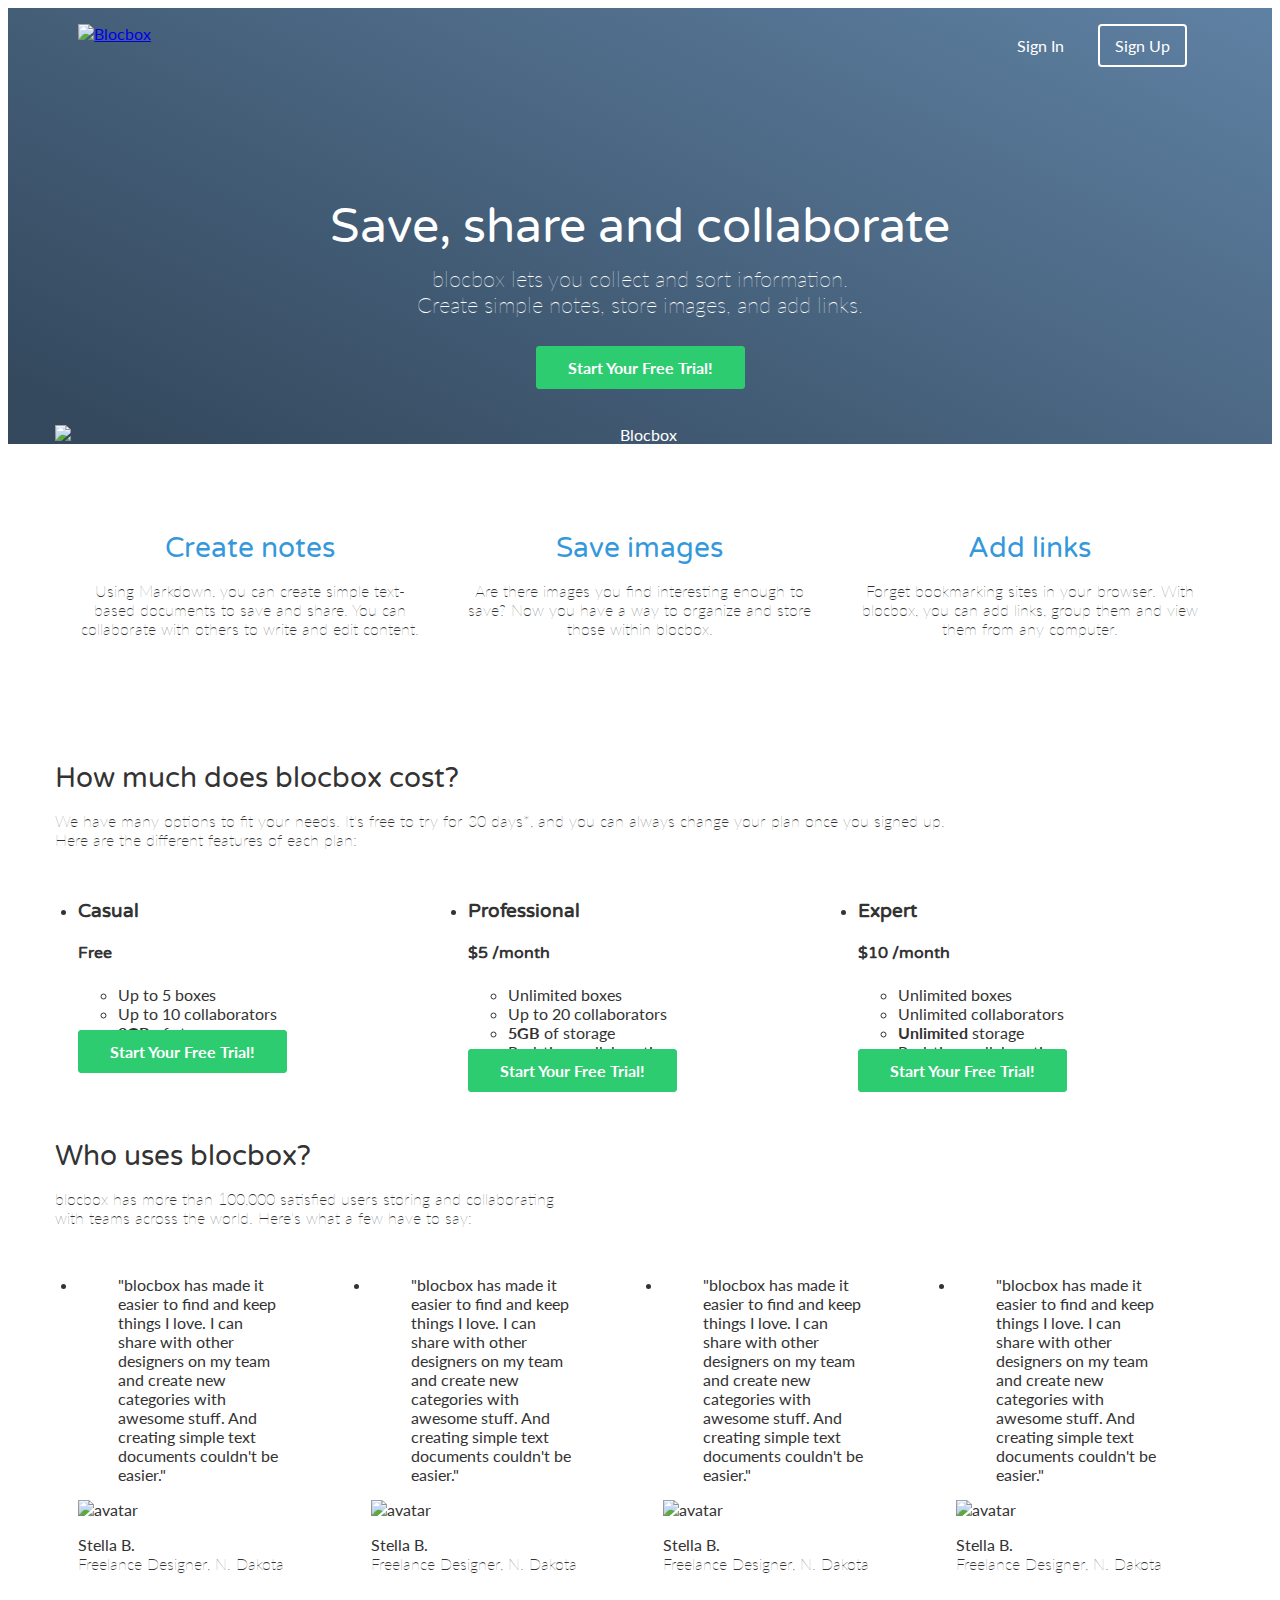
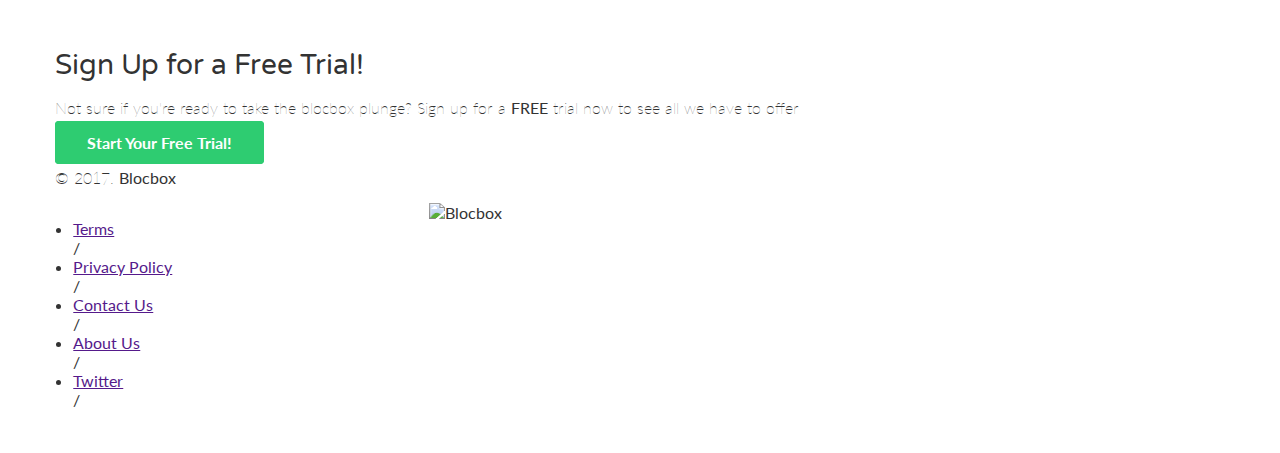
==== index.html @ 5faaa23f "updating after mentor meeting" ====
<!DOCTYPE html>
<html lang="en-us">
  <head>
    <meta http-equiv="X-UA-Compatible" content="IE-Edge">
    <meta name="viewport" content="width=device-width, initial-scale=1">
    <meta charset="utf-8">
    <title>Save, share and collaborate | Blocbox</title>

    <!-- Google Fonts -->
  <link href='http://fonts.googleapis.com/css?family=Lato:300,400,700,300italic,400italic,700italic|Varela+Round' rel='stylesheet' type='text/css'>

 <!-- CSS -->
 <link rel="stylesheet" href="css/normalize.css">
 <link rel="stylesheet" href="css/style.css">
 <link rel="stylesheet" href="css/font-awesome.css">
 <link rel="stylesheet" href="css/animate.css">
  </head>

  <body>

    <header>
      <nav class="container">
        <div class="one-half">
          <a href="index.html" class="site-logo"><img src="images/site-logo.png" alt="Blocbox"></a>
        </div>
        <div class="one-half">
          <ul>
            <li><a href="signin.html">Sign In</a></li>
            <li class="btn-outline"><a href="signup.html">Sign Up</a></li></ul>
        </div>
      </nav>
      <div class="container hero">
        <h1 class="animated fadeIn">Save, share and collaborate</h1>
        <p>blocbox lets you collect and sort information.<br/>Create simple notes, store images, and add links.</p>
        <a href="signup.html" class="btn">Start Your Free Trial!</a>
        <img src="images/dashboard.png" alt="Blocbox" />
      </div>
    </header>

    <main role="main">
      <!-- Benefits -->
      <section class="benefits">
        <ul class="container">
          <li class="one-third">
            <i class="fa fa-file-o"></i>
            <h2>Create notes</h2>
            <p>Using Markdown, you can create simple text-based documents to save and share. You can collaborate with others to write and edit content.</p>
          </li>
          <li class="one-third">
            <i class="fa fa-picture-o"></i>
            <h2>Save images</h2>
            <p>Are there images you find interesting enough to save? Now you have a way to organize and store those within blocbox.</p>
          </li>
          <li class="one-third">
            <i class="fa fa-link"></i>
            <h2>Add links</h2>
            <p>Forget bookmarking sites in your browser. With blocbox, you can add links, group them and view them from any computer.</p>
          </li>
        </ul>
      </section>

      <!-- Pricing -->
      <section class="pricing">
        <div class="container">
          <h2>How much does blocbox cost?</h2>
          <p>We have many options to fit your needs. It's free to try for 30 days*, and you can always change your plan once you signed up. <br/>Here are the different features of each plan:</p>
        </div>
        <ul class="container">
          <li class="one-third">
            <div class="box">
              <h3>Casual</h3>
              <h4>Free</h4>
              <ul>
                <li>Up to 5 boxes</li>
                <li>Up to 10 collaborators</li>
                <li><strong>2GB</strong> of storage</li>
              </ul>
              <a href="signup.html" class="btn">Start Your Free Trial!</a>
            </div>
          </li>
          <li class="one-third">
            <div class="box middle">
              <h3>Professional</h3>
              <h4><span>$</span>5 </span class="month">/month</span></h4>
              <ul>
                <li>Unlimited boxes</li>
                <li>Up to 20 collaborators</li>
                <li><strong>5GB</strong> of storage</li>
                <li>Real-time collaboration</li>
              </ul>
              <a href="signup.html" class="btn">Start Your Free Trial!</a>
            </div>
          </li>
          <li class="one-third">
            <div class="box">
              <h3>Expert</h3>
              <h4><span>$</span>10 <span class="month">/month</span></h4>
              <ul>
                <li>Unlimited boxes</li>
                <li>Unlimited collaborators</li>
                <li><strong>Unlimited</strong> storage</li>
                <li>Real-time collaboration</li>
              </ul>
              <a href="signup.html" class="btn">Start Your Free Trial!</a>
            </div>
          </li>
        </ul>
      </section>

      <!-- Testimonials -->
      <section class="testimonials">
        <div class="container">
          <h2>Who uses blocbox?</h2>
          <p>blocbox has more than 100,000 satisfied users storing and collaborating<br/> with teams across the world. Here's what a few have to say:</p>
        </div>
        <ul class="container">
          <li class="one-fourth">
            <blockquote>"blocbox has made it easier to find and keep things I love. I can share with other designers on my team and create new categories with awesome stuff. And creating simple text documents couldn't be easier."</blockquote>
            <img src="https://s3.amazonaws.com/uifaces/faces/twitter/jsa/128.jpg" alt="avatar">
            <p class="name"><strong>Stella B.</strong><br/>Freelance Designer, N. Dakota</p>
          </li>
          <li class="one-fourth">
            <blockquote>"blocbox has made it easier to find and keep things I love. I can share with other designers on my team and create new categories with awesome stuff. And creating simple text documents couldn't be easier."</blockquote>
            <img src="https://s3.amazonaws.com/uifaces/faces/twitter/jsa/128.jpg" alt="avatar">
            <p class="name"><strong>Stella B.</strong><br/>Freelance Designer, N. Dakota</p>
          </li>
          <li class="one-fourth">
            <blockquote>"blocbox has made it easier to find and keep things I love. I can share with other designers on my team and create new categories with awesome stuff. And creating simple text documents couldn't be easier."</blockquote>
            <img src="https://s3.amazonaws.com/uifaces/faces/twitter/jsa/128.jpg" alt="avatar">
            <p class="name"><strong>Stella B.</strong><br/>Freelance Designer, N. Dakota</p>
          </li>
          <li class="one-fourth">
            <blockquote>"blocbox has made it easier to find and keep things I love. I can share with other designers on my team and create new categories with awesome stuff. And creating simple text documents couldn't be easier."</blockquote>
            <img src="https://s3.amazonaws.com/uifaces/faces/twitter/jsa/128.jpg" alt="avatar">
            <p class="name"><strong>Stella B.</strong><br/>Freelance Designer, N. Dakota</p>
          </li>
        </ul>
      </section>

      <!-- Sign Up Call-to-Action -->

      <section class="Sign Up Call-to-Action">
        <div class="container">
          <h2>Sign Up for a Free Trial!</h2>
          <p>Not sure if you're ready to take the blocbox plunge? Sign up for a <strong>FREE</strong> trial now to see all we have to offer</p>
          <a href="signup.html" class="btn">Start Your Free Trial!</a>
        </div>
      </section>
    </main>

      <!-- Footer -->
      <footer>
        <div class="container footer-nav-bloc">
          <p class="copyright-block">&copy; 2017. <strong>Blocbox</strong></p>
        </div>
        <nav class="link-block middle-footer-block one-third">
          <ul>
            <li><a href="">Terms</a></li> /
            <li><a href="">Privacy Policy</a></li> /
            <li><a href="">Contact Us</a></li> /
            <li><a href="">About Us</a></li> /
            <li><a href="">Twitter</a></li> /
          </ul>
        </nav>
        <div class="right-footer-block on-third">
          <img class="logo" src="images/site-logo.png" alt="Blocbox" />
        </div>
      </footer>


  </body>

</html>
---- css/style.css ----
html, body {
  overflow-x:hidden;
}
body {
  font-family: "lato", Helvetica, arial, sans-serif;
  color:#333333;
}
h1, h2, h3, h4, h5, h6 {
  font-family: "Varela Round", Helvetica, Arial, sans-serif;
}
h2 {
  font-size: 28px;
  font-weight: normal;
  margin-bottom: 5px;
}
p {
  font-size: 16px;
  line-height: 19px;
  font-weight: 100;
}

/* GRID */
.container {
  margin-right: auto;
  margin-left: auto;
  padding-left: 15px;
  padding-right: 15px;
  position: relative;
}
.container:before,
.container:after {
  content: " ";
  display: table;
}
.container:after {
  clear: both;
}
.one-half, .one-third, .one-fourth {
  width: 96%;
  float: left;
  position: relative;
  min-height: 1px;
  margin:0 2% 20px;
}

@media (max-width: 400px) {
  .container {
    width: 90%;
  }
  .site-logo img {
    width: 80%;
  }
  .hero img {
    width: 90%;
  }
  .one-half{
    width:46%;
  }
  }
}
@media (min-width: 768px) {
  .container {
    width: 750px;
  }
}
@media (min-width: 992px) {
.container{
  width: 978px;
}
.one-half{
  width:46%;
}
.one-third{
  width:29.333333%;
}
.one-fourth{
  width:21%;
}
}
@media (min-width: 1200px) {
  .container {
    width:1170px;
  }
}

/* HEADER */
header {
   color:#FFFFFF;
   background: #34495E;
   background-image: linear-gradient(206deg, #5F81A3 0%, #34495E 94%);
 }
 header nav {
   padding:1em 0;
 }
 header nav ul {
   display:inline;
   text-align: right;
   float:right;
   margin:0;
 }
 header nav ul > li {
   list-style-type: none;
   display: inline-block;
   margin:0 15px;
 }
 header nav ul > li.btn-outline {
   padding:10px 15px;
   border:2px solid #FFFFFF;
   border-radius: 4px;
 }
 header nav ul > li.btn-outline:hover {
   background:#FFFFFF;
 }
 header nav ul > li > a {
   color:#FFFFFF;
   text-decoration: none;
 }
 header nav ul > li.btn-outline:hover > a {
   color:#34495E;
 }
 header .hero {
   text-align: center;
   display:block;
   position: relative;
 }
 header .hero h1 {
   font-size:48px;
   font-weight: normal;
   margin:95px 0 0;
 }
 header .hero p {
   font-size: 22px;
   line-height: 26px;
   font-weight: 100;
   margin:10px 0 40px;
 }
 header .hero img {
   display: block;
   margin:3em auto 0;
 }
 /* BUTTONS */
 .btn {
   border-radius: 4px;
   color: #FFFFFF;
   font-weight: 700;
   text-decoration: none;
   padding:10px 30px;
   background: #2ECC71;
   border:2px solid #2ECC71;
   box-shadow: 0px 2px 0px 0px #22894#;
 }

 /* BENEFITS */
 .benefits {
   text-align: center;
   display: block;
   position: relative;
 }
 .benefits ul {
   margin: 0 auto;
   padding:4em 0;
 }
 .benefits ul li {
   list-style-type: none;
   display: inline-block;
 }
 .benefits i {
   color:#3498DB;
   font-size:60px;
   margin:0;
   vertical-align: middle;
 }
 .benefits h2 {
   color:#3498DB;
 }

 /* BENEFITS */
.benefits {
  text-align: center;
  display:block;
  position:relative;
}
.benefits ul {
  margin: 0 auto;
  padding:4em 0;
}
.benefits ul li {
  list-style-type: none;
  display: inline-block;
}
.benefits i {
  color:#3498DB;
  font-size:60px;
  margin:0;
  vertical-align: middle;
}
.benefits h2 {
  color:#3498DB;
}
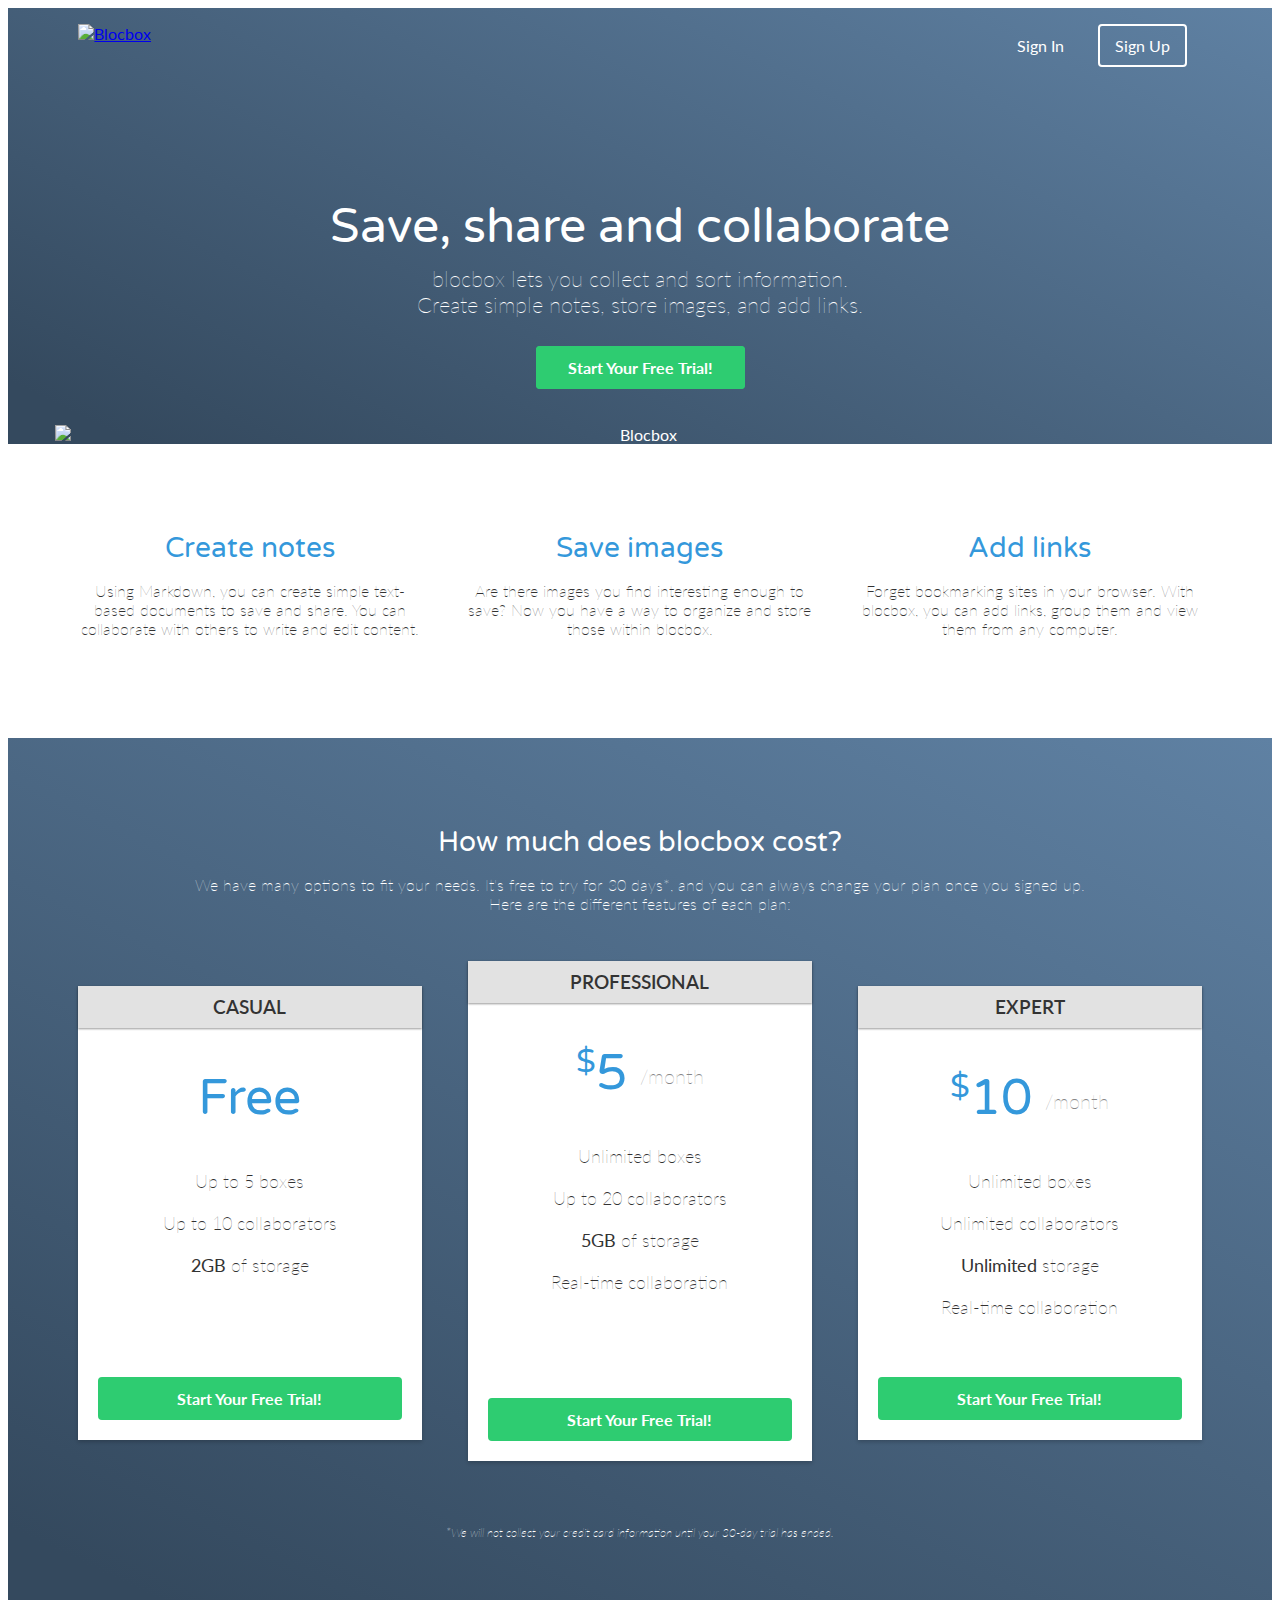
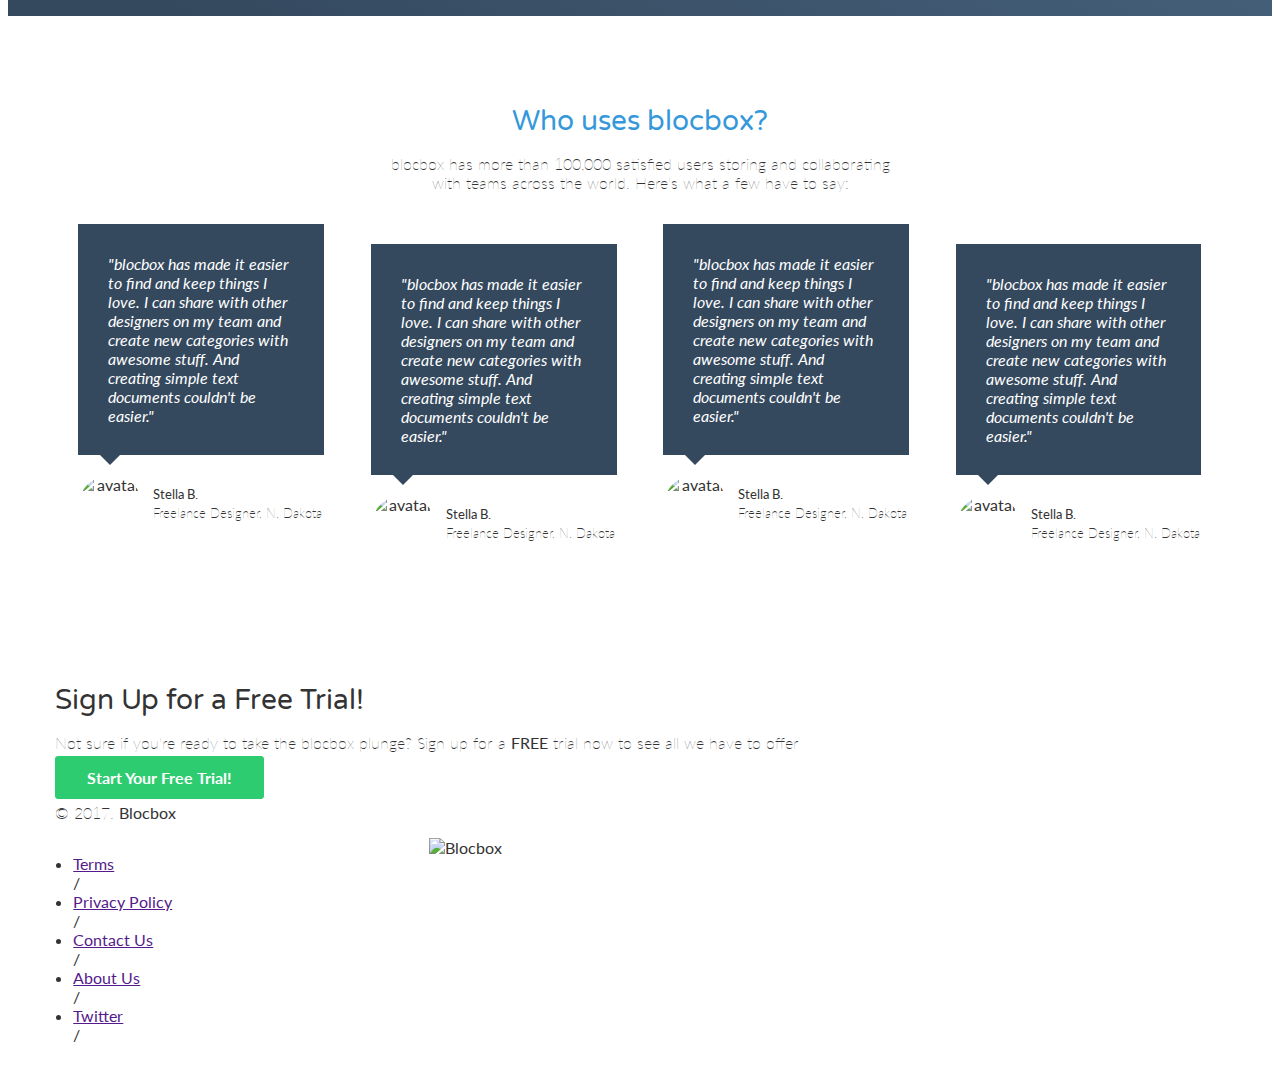
==== commit 9db18c35: "Homepage styling completed" ====
--- a/index.html
+++ b/index.html
@@ -81,7 +81,8 @@
           <li class="one-third">
             <div class="box middle">
               <h3>Professional</h3>
-              <h4><span>$</span>5 </span class="month">/month</span></h4>
+              <h4><span>$</span>5
+              <span class="month">/month</span></h4>
               <ul>
                 <li>Unlimited boxes</li>
                 <li>Up to 20 collaborators</li>
@@ -105,6 +106,9 @@
             </div>
           </li>
         </ul>
+        <div class="container">
+   <p class="small">*We will not collect your credit card information until your 30-day trial has ended.</p>
+ </div>
       </section>
 
       <!-- Testimonials -->
@@ -119,7 +123,7 @@
             <img src="https://s3.amazonaws.com/uifaces/faces/twitter/jsa/128.jpg" alt="avatar">
             <p class="name"><strong>Stella B.</strong><br/>Freelance Designer, N. Dakota</p>
           </li>
-          <li class="one-fourth">
+          <li class="stagger one-fourth">
             <blockquote>"blocbox has made it easier to find and keep things I love. I can share with other designers on my team and create new categories with awesome stuff. And creating simple text documents couldn't be easier."</blockquote>
             <img src="https://s3.amazonaws.com/uifaces/faces/twitter/jsa/128.jpg" alt="avatar">
             <p class="name"><strong>Stella B.</strong><br/>Freelance Designer, N. Dakota</p>
@@ -129,7 +133,7 @@
             <img src="https://s3.amazonaws.com/uifaces/faces/twitter/jsa/128.jpg" alt="avatar">
             <p class="name"><strong>Stella B.</strong><br/>Freelance Designer, N. Dakota</p>
           </li>
-          <li class="one-fourth">
+          <li class="stagger one-fourth">
             <blockquote>"blocbox has made it easier to find and keep things I love. I can share with other designers on my team and create new categories with awesome stuff. And creating simple text documents couldn't be easier."</blockquote>
             <img src="https://s3.amazonaws.com/uifaces/faces/twitter/jsa/128.jpg" alt="avatar">
             <p class="name"><strong>Stella B.</strong><br/>Freelance Designer, N. Dakota</p>
--- a/css/style.css
+++ b/css/style.css
@@ -43,7 +43,7 @@
   margin:0 2% 20px;
 }
 
-@media (max-width: 400px) {
+@media (max-width: 430px) {
   .container {
     width: 90%;
   }
@@ -174,26 +174,137 @@
    color:#3498DB;
  }
 
- /* BENEFITS */
-.benefits {
-  text-align: center;
-  display:block;
-  position:relative;
-}
-.benefits ul {
-  margin: 0 auto;
-  padding:4em 0;
-}
-.benefits ul li {
-  list-style-type: none;
-  display: inline-block;
-}
-.benefits i {
-  color:#3498DB;
-  font-size:60px;
-  margin:0;
-  vertical-align: middle;
-}
-.benefits h2 {
-  color:#3498DB;
-}
+ /* PRICING */
+ .pricing {
+   background: #34495E url("../images/background.png") top center no-repeat;
+   background: url("../images/background.png") top center no-repeat, linear-gradient(206deg, #5F81A3 0%, #34495E 94%);
+   background-size: cover;
+   text-align: center;
+   padding:4em 0;
+ }
+ .pricing h2, .pricing p {
+   color: #FFFFFF;
+ }
+ .pricing ul {
+   margin:0 auto;
+   padding:2em 0;
+ }
+ .pricing ul li {
+   list-style-type: none;
+ }
+ }
+ .one-third{
+   background: #FFFFFF;
+ }
+.box {
+   padding:0 15px 15px;
+   background: #FFFFFF;
+   box-shadow: 0px 2px 4px 0px rgba(0,0,0,0.20);
+   min-height: 439px;
+   position: relative;
+   margin-top: 25px;
+ }
+ .box.middle {
+   min-height: 485px;
+   margin-top:0px;
+ }
+ .box h3 {
+   font-family: "Lato", Helvetica, Arial, sans-serif;
+   font-weight: 600;
+   text-transform: uppercase;
+   background: #E2E2E2;
+   box-shadow: 0px 1px 2px 0px rgba(0,0,0,0.40);
+   left:0;
+   right:0;
+   top:0;
+   text-align: center;
+   margin:0 -15px 40px;
+   padding:10px 0;
+ }
+ .box h4 {
+   font-size:50px;
+   font-weight: normal;
+   margin:40px 0 10px;
+   color:#3498DB;
+ }
+ .box h4 span {
+   font-size:32px;
+   vertical-align: top;
+ }
+ .box h4 span.month {
+   font-family: "Lato", Helvetica, Arial, sans-serif;
+   font-weight: 100;
+   color:#888888;
+   font-size:20px;
+   vertical-align: middle;
+ }
+ .box ul li {
+   font-size:18px;
+   margin-bottom:20px;
+   font-weight: 100;
+ }
+ .box .btn {
+   position:absolute;
+   bottom:20px;
+   left:20px;
+   right:20px;
+ }
+ .small {
+   font-size: 12px;
+   color: #FEFEFE;
+   line-height: 15px;
+   font-style:italic;
+ }
+
+ /* TESTIMONIALS */
+ .testimonials {
+   padding:4em 0;
+   text-align: center;
+ }
+ .testimonials h2 {
+   color:#3498DB;
+ }
+ .testimonials ul li {
+   list-style-type: none;
+ }
+ .testimonials blockquote {
+   color:#FFFFFF;
+   text-align: left;
+   font-style: italic;
+   background:#34495E;
+   position: relative;
+   padding:30px;
+   width:auto;
+   margin:0;
+ }
+ .testimonials blockquote:after {
+   top: 100%;
+   left: 13%;
+   border: solid transparent;
+   content: " ";
+   height: 0;
+   width: 0;
+   position: absolute;
+   pointer-events: none;
+   border-top-color: #34495E;
+   border-width: 10px;
+   margin-left: -10px;
+ }
+ .testimonials img {
+   height: 65px;
+   width: 65px;
+   border-radius:50%;
+   float: left;
+   display: inline-block;
+   margin:20px 10px 0 0;
+ }
+ .testimonials p.name {
+   float: left;
+   display: inline-block;
+   text-align: left;
+   font-size:13px;
+   margin-top: 30px;
+ }
+ .stagger {
+   padding-top: 20px;
+ }
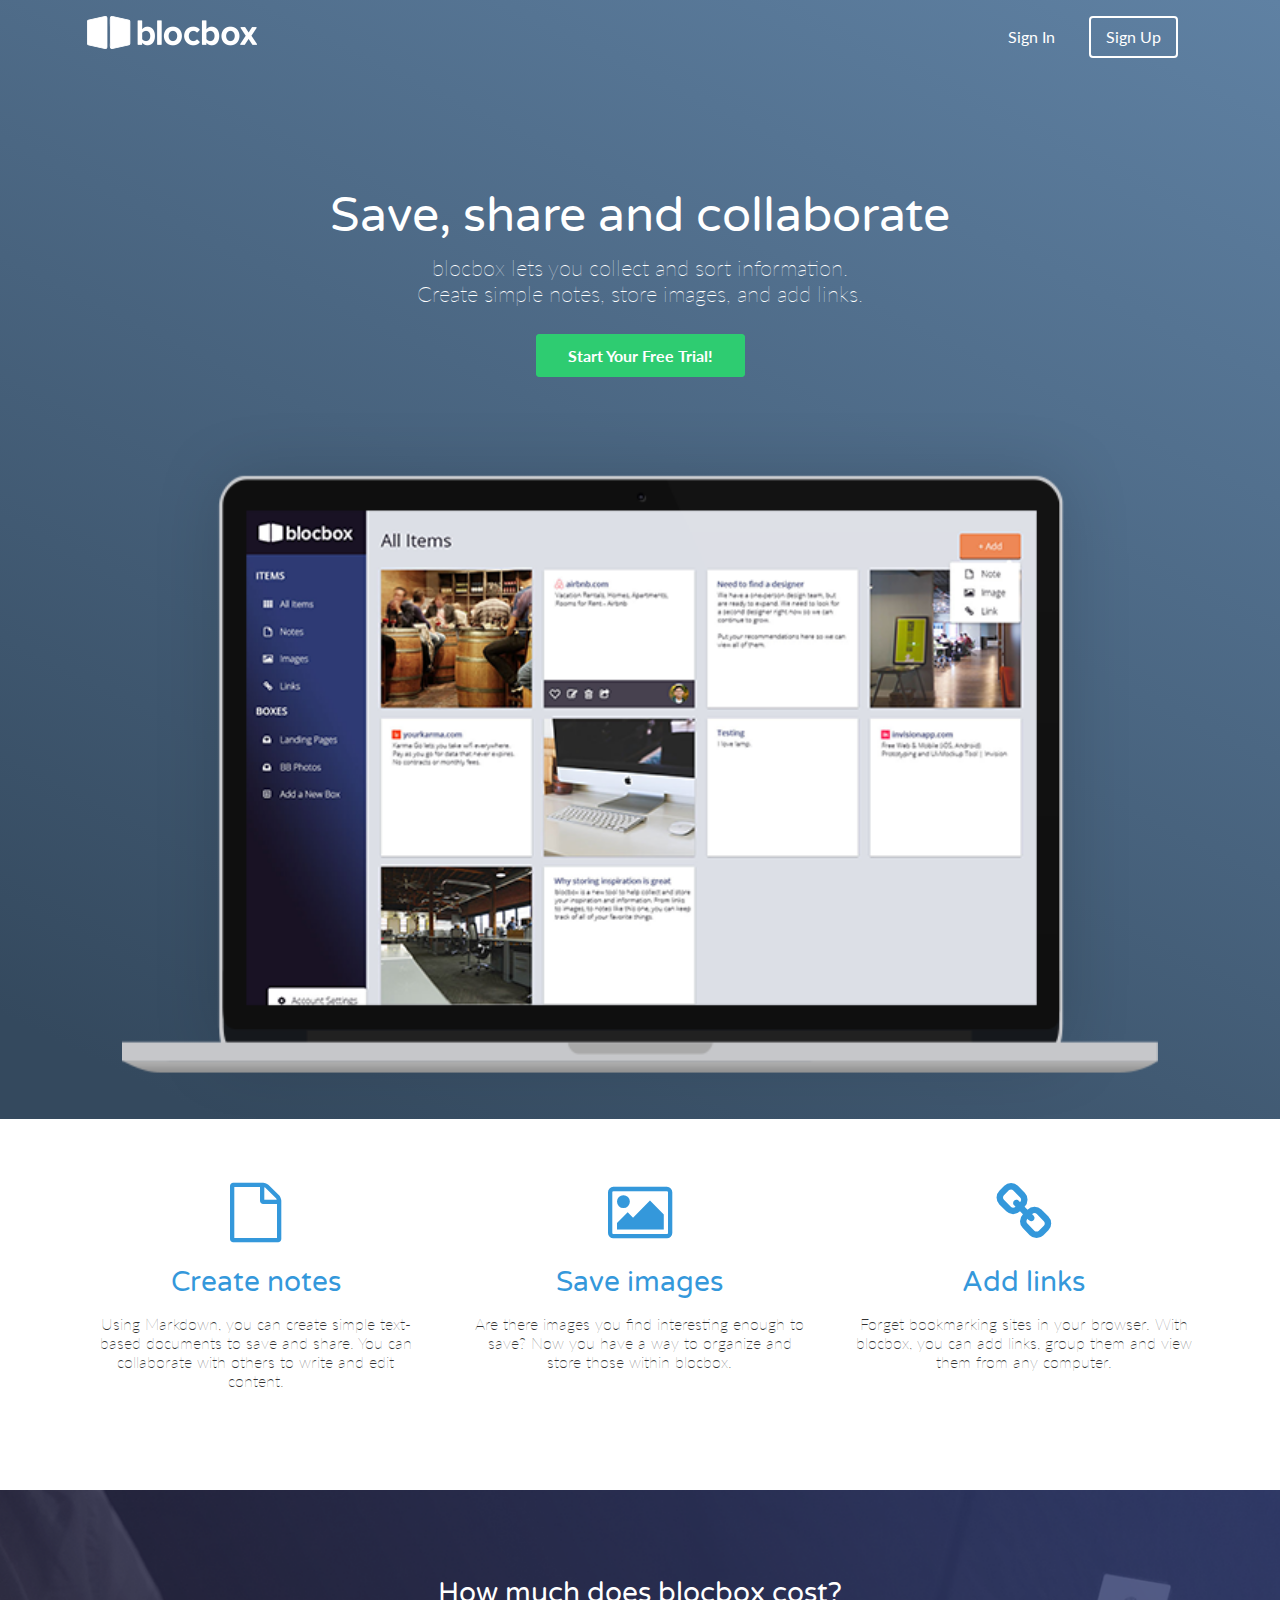
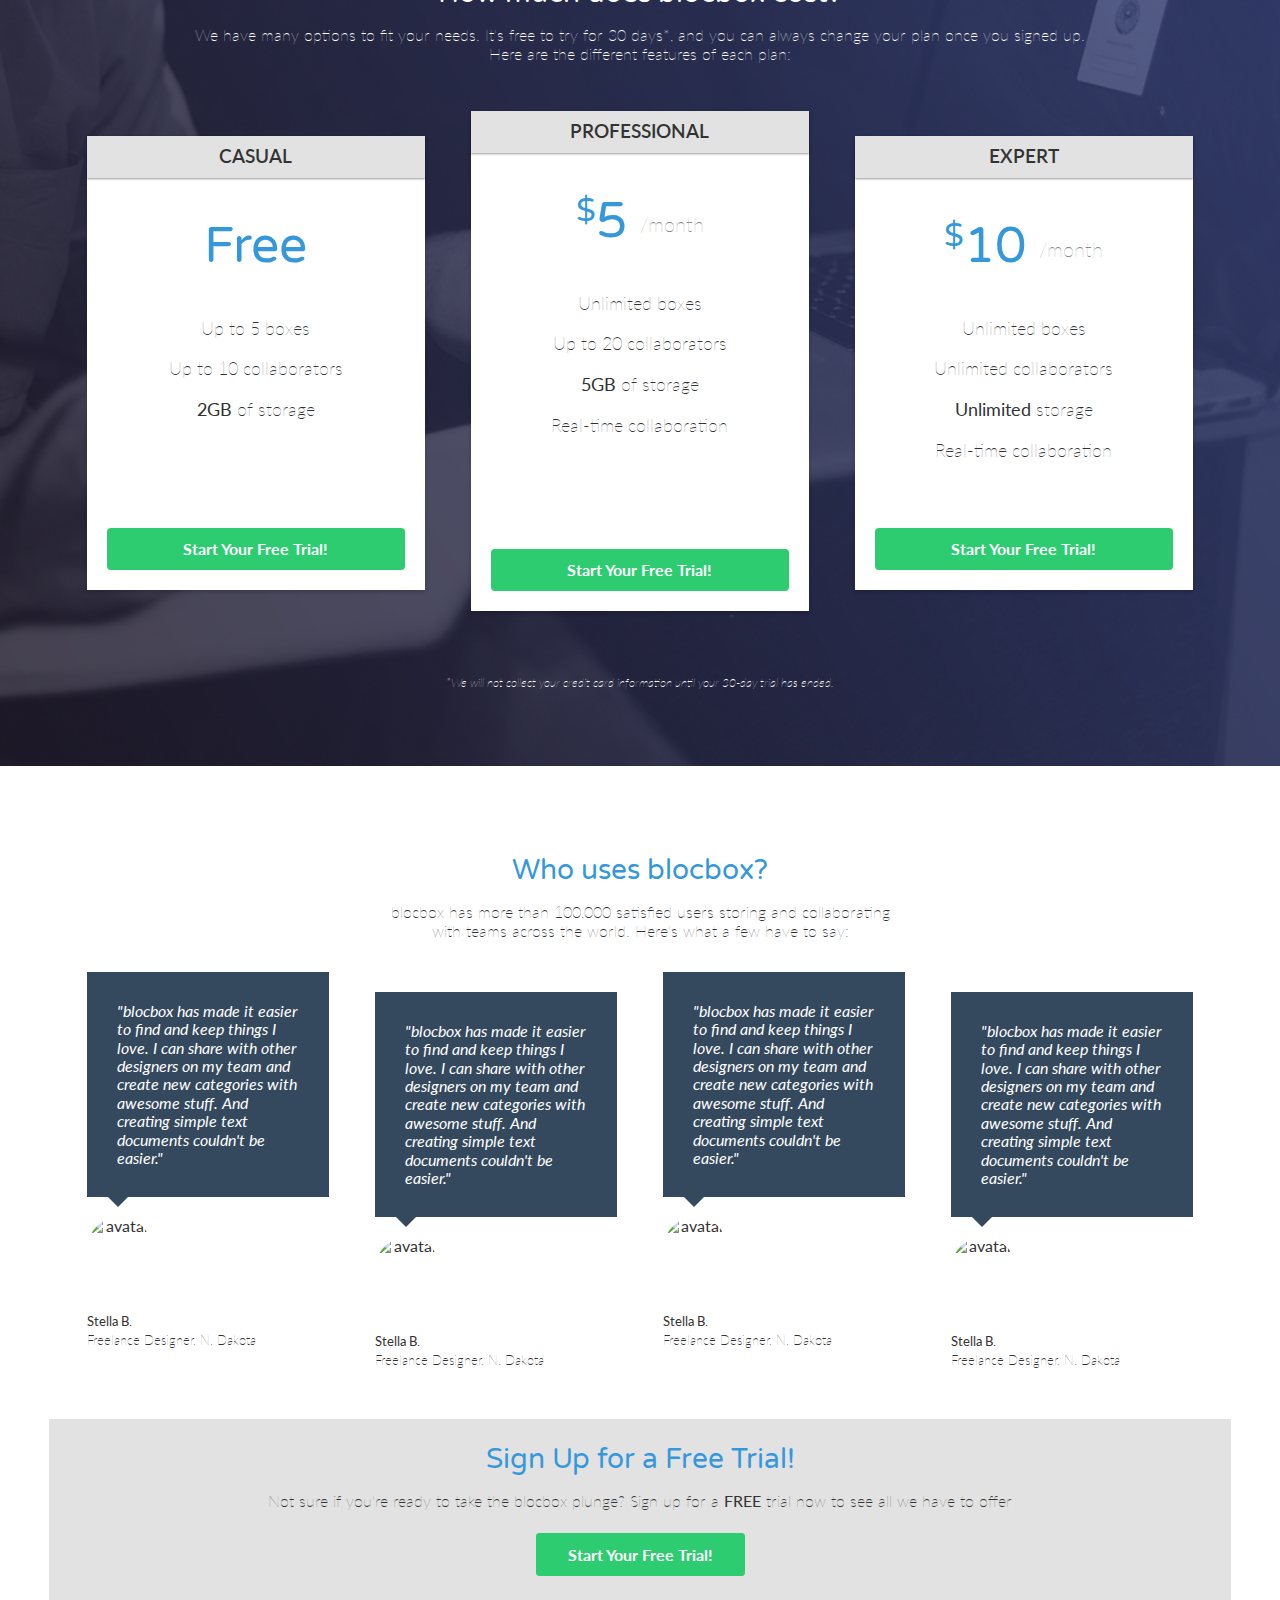
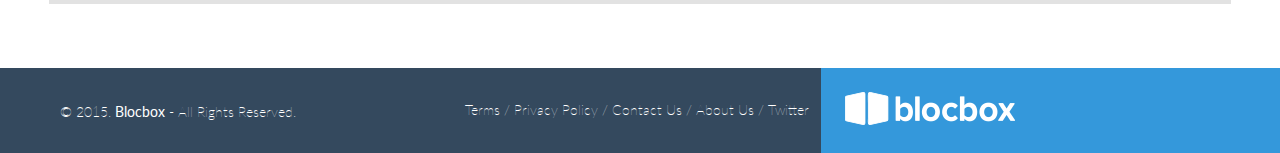
==== commit cf9f79cb: "Merge branch 'gh-pages'" ====
--- a/index.html
+++ b/index.html
@@ -139,12 +139,7 @@
             <p class="name"><strong>Stella B.</strong><br/>Freelance Designer, N. Dakota</p>
           </li>
         </ul>
-      </section>
-
-      <!-- Sign Up Call-to-Action -->
-
-      <section class="Sign Up Call-to-Action">
-        <div class="container">
+        <div class="container call-to-action">
           <h2>Sign Up for a Free Trial!</h2>
           <p>Not sure if you're ready to take the blocbox plunge? Sign up for a <strong>FREE</strong> trial now to see all we have to offer</p>
           <a href="signup.html" class="btn">Start Your Free Trial!</a>
@@ -153,23 +148,25 @@
     </main>
 
       <!-- Footer -->
-      <footer>
-        <div class="container footer-nav-bloc">
-          <p class="copyright-block">&copy; 2017. <strong>Blocbox</strong></p>
-        </div>
+  <footer>
+    <div class="container footer-nav-block">
+       <div class="left-footer-block one-third">
+         <p class="copyright-block">&copy; 2015. <strong>Blocbox</strong> - All Rights Reserved.</p>
+       </div>
         <nav class="link-block middle-footer-block one-third">
           <ul>
             <li><a href="">Terms</a></li> /
             <li><a href="">Privacy Policy</a></li> /
             <li><a href="">Contact Us</a></li> /
             <li><a href="">About Us</a></li> /
-            <li><a href="">Twitter</a></li> /
+            <li><a href="">Twitter</a></li>
           </ul>
         </nav>
-        <div class="right-footer-block on-third">
+        <div class="right-footer-block one-third">
           <img class="logo" src="images/site-logo.png" alt="Blocbox" />
         </div>
-      </footer>
+    </div>
+  </footer>
 
 
   </body>
--- a/css/style.css
+++ b/css/style.css
@@ -43,24 +43,27 @@
   margin:0 2% 20px;
 }
 
-@media (max-width: 430px) {
+@media (min-width: 300px) {
   .container {
     width: 90%;
   }
-  .site-logo img {
-    width: 80%;
-  }
   .hero img {
     width: 90%;
   }
-  .one-half{
+  .one-half {
     width:46%;
   }
-  }
-}
+}
+
 @media (min-width: 768px) {
   .container {
-    width: 750px;
+    width: 90%;
+  }
+  .one-half {
+    width: 46%;
+  }
+  .hero img {
+    width: 90%;
   }
 }
 @media (min-width: 992px) {
@@ -79,7 +82,7 @@
 }
 @media (min-width: 1200px) {
   .container {
-    width:1170px;
+    width:90%;
   }
 }
 
@@ -138,6 +141,17 @@
    display: block;
    margin:3em auto 0;
  }
+@media (max-width: 573px) {
+  header .one-half {
+    width: 96%;
+    text-align: center;
+  }
+  header nav ul {
+    text-align: center;
+    float: none;
+    padding-left: 0px;
+  }
+}
  /* BUTTONS */
  .btn {
    border-radius: 4px;
@@ -254,6 +268,11 @@
    color: #FEFEFE;
    line-height: 15px;
    font-style:italic;
+ }
+ @media (max-width: 992px) {
+   .box {
+     margin-top: 0px;
+   }
  }
 
  /* TESTIMONIALS */
@@ -308,3 +327,92 @@
  .stagger {
    padding-top: 20px;
  }
+ /* Sign-Up Call to Action */
+ .call-to-action {
+   text-align: center;
+   background-color: #E2E2E2;
+   padding-bottom: 40px;
+ }
+ .call-to-action p {
+   padding-bottom: 20px;
+ }
+
+ /* FOOTER */
+ footer {
+   background-color: #34495E;
+   background-image: linear-gradient(to top,
+      #3498DB 0%, #3498DB 50%, #34495E 50%, #34495E 100%);
+   color: #FFFFFF;
+   height: 150px;
+   position: relative;
+   overflow: hidden;
+   z-index: 0;
+ }
+ .left-footer-block {
+   margin-bottom: 0px;
+ }
+ .link-block {
+   margin-left: 0px;
+   margin-right: 0px;
+   text-align: center;
+ }
+ .link-block ul {
+   padding-left: 0px;
+   text-align: center;
+ }
+ footer p, footer nav ul {
+   font-size:14px;
+   font-weight:100;
+   text-align: center;
+   margin: 10px auto 0;
+ }
+ footer nav ul li {
+   list-style-type: none;
+   display: inline;
+ }
+ footer nav ul li a {
+   color:#FFFFFF;
+   text-decoration: none;
+ }
+ footer .right-footer-block {
+   background-color: transparent;
+   text-align: center;
+ }
+ footer .logo{
+   padding-top: 20px;
+   padding-bottom: 30px;
+   margin: 0px auto;
+   display: inline-block;
+ }
+ @media (min-width: 992px){
+   footer{
+     background-color: #3498DB;
+     background-image: linear-gradient(to left,
+        #3498DB 0%, #3498DB 33.33337%, #34495E 33.33337%, #34495E 100%);
+     height: 85px;
+     width: auto;
+   }
+   footer p, footer nav ul{
+     text-align: left;
+     padding-top: 24px;
+   }
+   .footer-nav-block {
+     margin-left: 20px;
+     margin-right: 20px;
+     width: 96%;
+   }
+   footer .right-footer-block {
+     background-color: #3498DB;
+     margin: 0px;
+     padding-bottom: 20px;
+     text-align: left;
+   }
+   footer .logo{
+     padding: 1.5em 0 2em 1.5em;
+     margin: 0 auto;
+     display: inline;
+   }
+   footer .one-third {
+     width: 30%;
+   }
+ }
